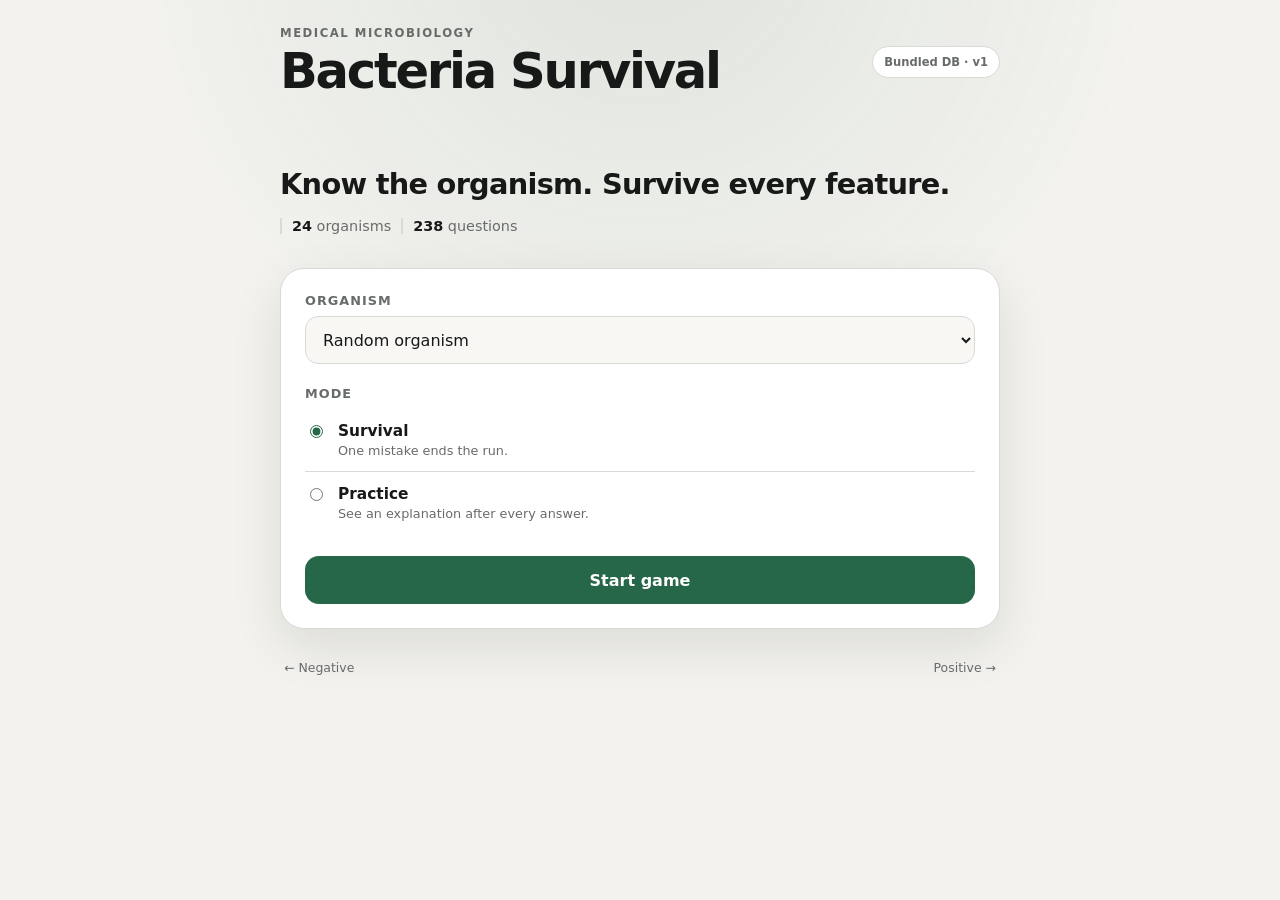
==== index.html @ f5fe5c51 "Add files via upload" ====
<!doctype html>
<html lang="en">
<head>
  <meta charset="utf-8">
  <meta name="viewport" content="width=device-width, initial-scale=1, viewport-fit=cover">
  <meta name="theme-color" content="#151718">
  <meta name="description" content="Swipe-based medical microbiology recall game.">
  <title>Bacteria Survival</title>
  <link rel="stylesheet" href="styles.css">
</head>
<body>
  <main class="app-shell" id="app">
    <section class="screen home-screen" id="homeScreen" aria-labelledby="homeTitle">
      <header class="brand-row">
        <div>
          <p class="eyebrow">Medical Microbiology</p>
          <h1 id="homeTitle">Bacteria Survival</h1>
        </div>
        <span class="db-pill" id="dataStatus">Loading database…</span>
      </header>

      <div class="hero-copy">
        <p>Know the organism. Survive every feature.</p>
        <div class="database-counts" aria-live="polite">
          <span><strong id="organismCount">—</strong> organisms</span>
          <span><strong id="questionCount">—</strong> questions</span>
        </div>
      </div>

      <section class="setup-panel" aria-label="Game setup">
        <label for="organismSelect">Organism</label>
        <select id="organismSelect">
          <option value="random">Random organism</option>
        </select>

        <fieldset class="mode-picker">
          <legend>Mode</legend>
          <label class="mode-option">
            <input type="radio" name="mode" value="survival" checked>
            <span><strong>Survival</strong><small>One mistake ends the run.</small></span>
          </label>
          <label class="mode-option">
            <input type="radio" name="mode" value="practice">
            <span><strong>Practice</strong><small>See an explanation after every answer.</small></span>
          </label>
        </fieldset>

        <button class="primary-button" id="startButton" type="button" disabled>Start game</button>
      </section>

      <p class="gesture-key"><span>← Negative</span><span>Positive →</span></p>
    </section>

    <section class="screen game-screen is-hidden" id="gameScreen" aria-labelledby="organismName">
      <header class="game-header">
        <button class="icon-button" id="homeButton" type="button" aria-label="Return to home">×</button>
        <div class="progress-wrap" aria-label="Round progress">
          <div class="progress-track"><div class="progress-fill" id="progressFill"></div></div>
          <span id="progressText">1 / 8</span>
        </div>
        <div class="lives" id="lives" aria-label="Lives">♥</div>
      </header>

      <section class="organism-heading">
        <p class="eyebrow">Your organism</p>
        <h2 id="organismName"></h2>
        <div class="organism-tags" id="organismTags"></div>
      </section>

      <div class="card-stage" id="cardStage">
        <article class="question-card" id="questionCard" tabindex="0" aria-live="polite">
          <div class="swipe-stamp stamp-negative" aria-hidden="true">NEGATIVE</div>
          <div class="swipe-stamp stamp-positive" aria-hidden="true">POSITIVE</div>
          <div class="card-meta">
            <span id="categoryBadge">Biochemical</span>
            <span id="hyBadge" class="hy-badge">HIGH YIELD</span>
          </div>
          <p class="question-label">Does this describe your organism?</p>
          <h3 id="questionPrompt"></h3>
          <p class="drag-hint">Swipe the card or use the buttons below.</p>
        </article>
      </div>

      <div class="answer-buttons" aria-label="Answer choices">
        <button class="answer-button negative-button" id="negativeButton" type="button">
          <span class="answer-arrow">←</span>
          <span><strong>Negative</strong><small>No / false</small></span>
        </button>
        <button class="answer-button positive-button" id="positiveButton" type="button">
          <span><strong>Positive</strong><small>Yes / true</small></span>
          <span class="answer-arrow">→</span>
        </button>
      </div>

      <p class="keyboard-hint">Keyboard: ← negative · → positive</p>
    </section>

    <section class="screen result-screen is-hidden" id="resultScreen" aria-labelledby="resultTitle">
      <div class="result-mark" id="resultMark">✓</div>
      <p class="eyebrow" id="resultEyebrow">Survived</p>
      <h2 id="resultTitle">Organism cleared</h2>
      <p class="result-organism" id="resultOrganism"></p>
      <p class="result-summary" id="resultSummary"></p>

      <div class="feedback-card is-hidden" id="feedbackCard">
        <div class="feedback-answer" id="feedbackAnswer"></div>
        <p id="feedbackPrompt"></p>
        <p class="feedback-explanation" id="feedbackExplanation"></p>
        <p class="feedback-source" id="feedbackSource"></p>
      </div>

      <div class="result-actions">
        <button class="primary-button" id="againButton" type="button">New organism</button>
        <button class="secondary-button" id="retryButton" type="button">Retry this organism</button>
      </div>
    </section>

    <section class="feedback-overlay is-hidden" id="practiceFeedback" aria-live="assertive">
      <div class="feedback-sheet">
        <p class="feedback-status" id="practiceStatus"></p>
        <h3 id="practiceAnswer"></h3>
        <p id="practiceExplanation"></p>
        <p class="feedback-source" id="practiceSource"></p>
        <button class="primary-button" id="continueButton" type="button">Continue</button>
      </div>
    </section>
  </main>

  <script src="config.js"></script>
  <script src="app.js"></script>
</body>
</html>
---- styles.css ----
:root {
  color-scheme: light dark;
  --bg: #f3f2ee;
  --panel: #ffffff;
  --panel-2: #f8f7f3;
  --text: #171918;
  --muted: #686c69;
  --border: #d9dad5;
  --accent: #276749;
  --accent-strong: #174d36;
  --accent-soft: #dcefe4;
  --negative: #a83f43;
  --negative-soft: #f7e3e3;
  --positive: #24734f;
  --positive-soft: #deefe6;
  --warning: #9a6b22;
  --shadow: 0 18px 50px rgba(20, 28, 23, .10);
  --radius: 24px;
}

@media (prefers-color-scheme: dark) {
  :root {
    --bg: #111412;
    --panel: #1a1e1b;
    --panel-2: #202521;
    --text: #f4f5f1;
    --muted: #a8afa9;
    --border: #333a35;
    --accent: #7fc49d;
    --accent-strong: #9ed8b7;
    --accent-soft: #243d2e;
    --negative: #ef9093;
    --negative-soft: #412629;
    --positive: #83d2a7;
    --positive-soft: #213b2d;
    --warning: #e7bd72;
    --shadow: 0 18px 55px rgba(0,0,0,.28);
  }
}

* { box-sizing: border-box; }
html { min-height: 100%; background: var(--bg); }
body {
  margin: 0;
  min-width: 320px;
  min-height: 100%;
  font-family: Inter, ui-sans-serif, system-ui, -apple-system, BlinkMacSystemFont, "Segoe UI", sans-serif;
  background:
    radial-gradient(circle at 50% -10%, color-mix(in srgb, var(--accent) 10%, transparent), transparent 32rem),
    var(--bg);
  color: var(--text);
}
button, select, input { font: inherit; }
button, select { -webkit-tap-highlight-color: transparent; }
button:focus-visible, select:focus-visible, .question-card:focus-visible {
  outline: 3px solid color-mix(in srgb, var(--accent) 55%, transparent);
  outline-offset: 3px;
}

.app-shell {
  width: min(100%, 760px);
  margin: 0 auto;
  padding: 28px 20px 48px;
}
.screen { min-height: 620px; }
.is-hidden { display: none !important; }
.eyebrow {
  margin: 0 0 7px;
  font-size: .73rem;
  line-height: 1;
  font-weight: 800;
  letter-spacing: .13em;
  text-transform: uppercase;
  color: var(--muted);
}

.brand-row, .game-header {
  display: flex;
  align-items: center;
  justify-content: space-between;
  gap: 16px;
}
h1, h2, h3, p { overflow-wrap: anywhere; }
h1 { margin: 0; font-size: clamp(2rem, 7vw, 3.1rem); letter-spacing: -.045em; line-height: .98; }
.db-pill {
  flex: 0 0 auto;
  border: 1px solid var(--border);
  background: var(--panel);
  color: var(--muted);
  border-radius: 999px;
  padding: 8px 11px;
  font-size: .72rem;
  font-weight: 700;
}
.db-pill.live { color: var(--positive); border-color: color-mix(in srgb, var(--positive) 35%, var(--border)); }

.hero-copy { padding: 72px 0 34px; }
.hero-copy > p { margin: 0 0 17px; font-size: clamp(1.25rem, 4.5vw, 1.8rem); font-weight: 650; letter-spacing: -.025em; }
.database-counts { display: flex; flex-wrap: wrap; gap: 10px; color: var(--muted); font-size: .9rem; }
.database-counts span { border-left: 2px solid var(--border); padding-left: 10px; }
.database-counts strong { color: var(--text); }

.setup-panel {
  padding: 24px;
  border: 1px solid var(--border);
  border-radius: var(--radius);
  background: var(--panel);
  box-shadow: var(--shadow);
}
.setup-panel > label, .mode-picker legend { display: block; margin: 0 0 8px; font-size: .8rem; font-weight: 800; color: var(--muted); text-transform: uppercase; letter-spacing: .08em; }
select {
  width: 100%; min-height: 48px; border: 1px solid var(--border); border-radius: 13px;
  background: var(--panel-2); color: var(--text); padding: 0 13px; font-size: 1rem;
}
.mode-picker { border: 0; padding: 0; margin: 22px 0; }
.mode-picker legend { padding: 0; }
.mode-option {
  display: flex; align-items: flex-start; gap: 12px; padding: 13px 0; cursor: pointer;
  border-bottom: 1px solid var(--border);
}
.mode-option:last-child { border-bottom: 0; }
.mode-option input { margin-top: 3px; accent-color: var(--accent); }
.mode-option span { display: grid; gap: 3px; }
.mode-option strong { font-size: .96rem; }
.mode-option small { color: var(--muted); font-size: .8rem; }

.primary-button, .secondary-button, .answer-button, .icon-button {
  border: 0; cursor: pointer; min-height: 48px; border-radius: 14px; transition: transform .14s ease, opacity .14s ease, background .14s ease;
}
.primary-button { width: 100%; background: var(--accent); color: #fff; font-weight: 800; padding: 13px 18px; }
@media (prefers-color-scheme: dark) { .primary-button { color: #112117; } }
.secondary-button { width: 100%; padding: 13px 18px; background: var(--panel); color: var(--text); border: 1px solid var(--border); font-weight: 750; }
button:disabled { cursor: not-allowed; opacity: .5; }
@media (hover:hover) and (pointer:fine) { button:not(:disabled):hover { transform: translateY(-1px); } }
button:not(:disabled):active { transform: translateY(1px) scale(.99); }
.gesture-key { display: flex; justify-content: space-between; color: var(--muted); font-size: .78rem; padding: 18px 4px 0; }

.game-header { margin-bottom: 30px; }
.icon-button { width: 44px; height: 44px; font-size: 1.65rem; line-height: 1; background: var(--panel); color: var(--muted); border: 1px solid var(--border); }
.progress-wrap { flex: 1; display: flex; align-items: center; gap: 10px; min-width: 0; }
.progress-track { height: 7px; flex: 1; border-radius: 999px; background: var(--border); overflow: hidden; }
.progress-fill { width: 0; height: 100%; border-radius: inherit; background: var(--accent); transition: width .25s ease; }
.progress-wrap span { font-size: .75rem; color: var(--muted); font-variant-numeric: tabular-nums; }
.lives { width: 44px; text-align: center; color: var(--negative); font-size: 1.15rem; }

.organism-heading { text-align: center; padding: 6px 0 24px; }
.organism-heading h2 { margin: 0 auto 13px; max-width: 640px; font-size: clamp(1.55rem, 5vw, 2.35rem); line-height: 1.05; letter-spacing: -.035em; }
.organism-tags { display: flex; flex-wrap: wrap; justify-content: center; gap: 7px; }
.organism-tags span { padding: 5px 9px; border: 1px solid var(--border); background: var(--panel-2); border-radius: 999px; color: var(--muted); font-size: .7rem; }

.card-stage { position: relative; min-height: 350px; display: grid; place-items: center; padding: 8px 0 18px; }
.question-card {
  position: relative; width: min(100%, 500px); min-height: 330px; padding: 27px;
  display: flex; flex-direction: column; justify-content: space-between;
  background: var(--panel); border: 1px solid var(--border); border-radius: 28px; box-shadow: var(--shadow);
  touch-action: pan-y; user-select: none; cursor: grab; transform-origin: 50% 100%; will-change: transform;
}
.question-card.dragging { cursor: grabbing; transition: none; }
.question-card.animating { transition: transform .22s ease, opacity .22s ease; }
.card-meta { display: flex; gap: 7px; align-items: center; justify-content: space-between; }
.card-meta span { padding: 6px 9px; border-radius: 999px; background: var(--panel-2); border: 1px solid var(--border); color: var(--muted); font-size: .68rem; font-weight: 800; letter-spacing: .04em; text-transform: uppercase; }
.card-meta .hy-badge { background: var(--accent-soft); color: var(--accent-strong); border-color: transparent; }
.question-label { margin: auto 0 8px; color: var(--muted); text-align: center; font-size: .85rem; }
.question-card h3 { margin: 0 auto auto; max-width: 390px; align-self: center; text-align: center; font-size: clamp(1.55rem, 6vw, 2.45rem); line-height: 1.12; letter-spacing: -.035em; }
.drag-hint { text-align: center; color: var(--muted); font-size: .74rem; margin: 22px 0 0; }
.swipe-stamp { position: absolute; top: 66px; padding: 8px 12px; border: 3px solid currentColor; border-radius: 10px; font-weight: 900; letter-spacing: .08em; opacity: 0; pointer-events: none; }
.stamp-negative { left: 22px; color: var(--negative); transform: rotate(-8deg); }
.stamp-positive { right: 22px; color: var(--positive); transform: rotate(8deg); }

.answer-buttons { width: min(100%, 500px); margin: 0 auto; display: grid; grid-template-columns: 1fr 1fr; gap: 12px; }
.answer-button { min-height: 68px; padding: 10px 14px; display: flex; align-items: center; justify-content: space-between; gap: 8px; border: 1px solid var(--border); background: var(--panel); color: var(--text); }
.answer-button span:not(.answer-arrow) { display: grid; gap: 2px; text-align: left; }
.answer-button small { color: var(--muted); font-size: .7rem; font-weight: 500; }
.answer-arrow { font-size: 1.4rem; font-weight: 800; }
.negative-button .answer-arrow { color: var(--negative); }
.positive-button .answer-arrow { color: var(--positive); }
.keyboard-hint { margin: 13px 0 0; color: var(--muted); text-align: center; font-size: .7rem; }

.result-screen { display: flex; flex-direction: column; justify-content: center; align-items: center; text-align: center; padding: 50px 0; }
.result-mark { width: 78px; height: 78px; display: grid; place-items: center; margin-bottom: 22px; border-radius: 50%; background: var(--positive-soft); color: var(--positive); font-size: 2.3rem; font-weight: 900; }
.result-mark.dead { background: var(--negative-soft); color: var(--negative); }
.result-screen h2 { margin: 0; font-size: clamp(2rem, 8vw, 3.25rem); letter-spacing: -.05em; line-height: 1; }
.result-organism { margin: 13px 0 7px; font-size: 1.15rem; font-weight: 750; }
.result-summary { margin: 0 0 24px; color: var(--muted); }
.feedback-card { width: min(100%, 570px); text-align: left; border: 1px solid var(--border); border-radius: 18px; background: var(--panel); padding: 18px; margin: 4px 0 24px; }
.feedback-answer { display: inline-block; margin-bottom: 8px; padding: 5px 8px; border-radius: 999px; background: var(--negative-soft); color: var(--negative); font-size: .7rem; font-weight: 900; letter-spacing: .05em; }
.feedback-card > p { margin: 5px 0; }
.feedback-explanation { color: var(--muted); line-height: 1.45; }
.feedback-source { color: var(--muted); font-size: .7rem; }
.result-actions { width: min(100%, 420px); display: grid; gap: 10px; }

.feedback-overlay { position: absolute; inset: 0; display: flex; align-items: flex-end; justify-content: center; background: rgba(0,0,0,.35); padding: 20px; z-index: 20; }
.app-shell { position: relative; }
.feedback-sheet { width: min(100%, 560px); padding: 24px; border-radius: 24px; background: var(--panel); border: 1px solid var(--border); box-shadow: var(--shadow); }
.feedback-sheet h3 { margin: 5px 0 10px; font-size: 1.35rem; }
.feedback-sheet > p:not(.feedback-status):not(.feedback-source) { color: var(--muted); line-height: 1.5; }
.feedback-status { margin: 0; font-weight: 900; font-size: .8rem; letter-spacing: .06em; text-transform: uppercase; }
.feedback-status.correct { color: var(--positive); }
.feedback-status.wrong { color: var(--negative); }
.feedback-sheet .primary-button { margin-top: 16px; }

@media (max-width: 520px) {
  .app-shell { padding: 20px 14px 36px; }
  .screen { min-height: 560px; }
  .hero-copy { padding-top: 54px; }
  .setup-panel { padding: 19px; border-radius: 20px; }
  .question-card { min-height: 300px; padding: 22px; border-radius: 23px; }
  .card-stage { min-height: 320px; }
  .answer-button { padding: 9px 11px; }
  .keyboard-hint { display: none; }
}

@media (prefers-reduced-motion: reduce) {
  *, *::before, *::after { scroll-behavior: auto !important; transition-duration: .01ms !important; animation-duration: .01ms !important; }
}
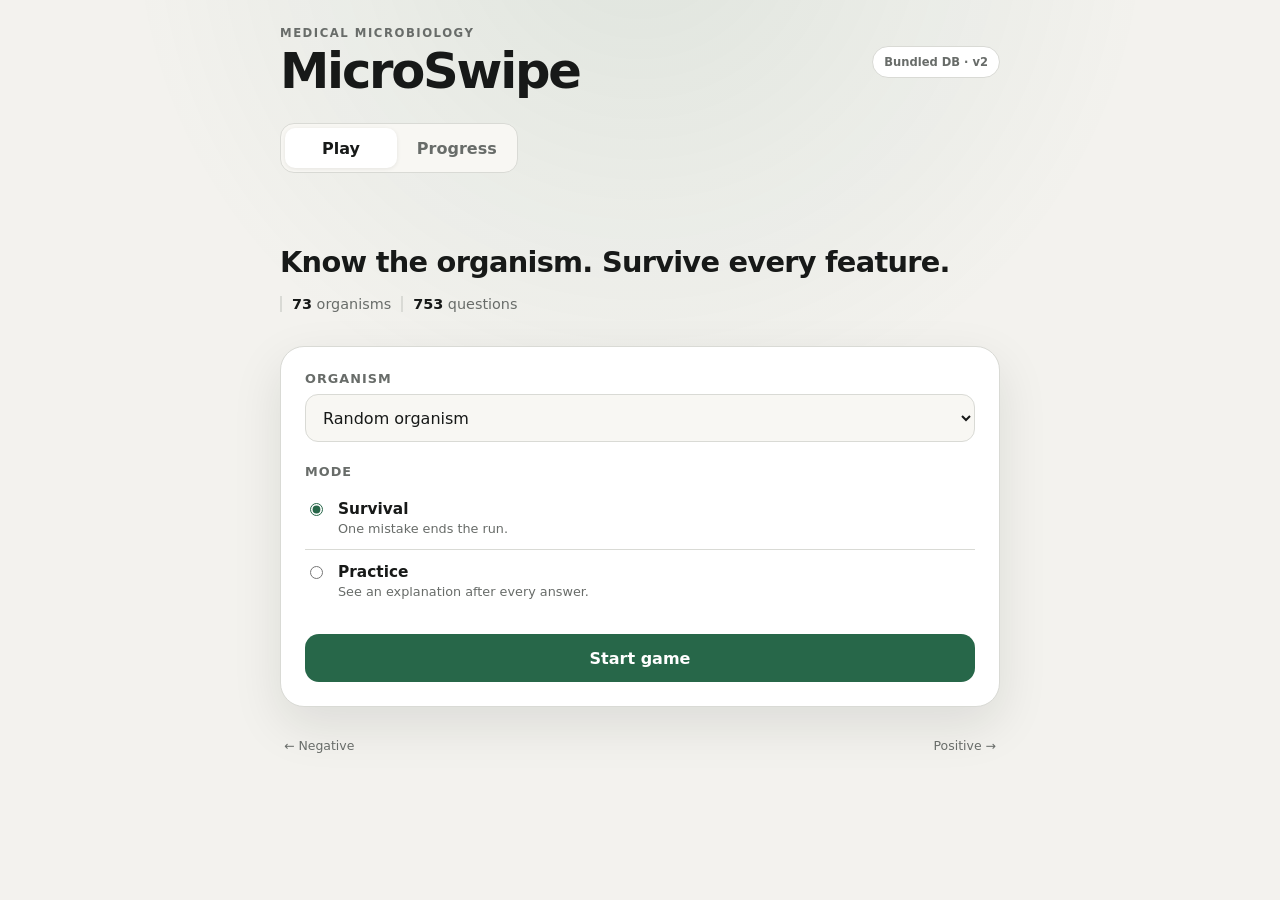
==== commit 336fb9a8: "V3" ====
--- a/index.html
+++ b/index.html
@@ -5,7 +5,7 @@
   <meta name="viewport" content="width=device-width, initial-scale=1, viewport-fit=cover">
   <meta name="theme-color" content="#151718">
   <meta name="description" content="Swipe-based medical microbiology recall game.">
-  <title>Bacteria Survival</title>
+  <title>MicroSwipe</title>
   <link rel="stylesheet" href="styles.css">
 </head>
 <body>
@@ -14,10 +14,15 @@
       <header class="brand-row">
         <div>
           <p class="eyebrow">Medical Microbiology</p>
-          <h1 id="homeTitle">Bacteria Survival</h1>
+          <h1 id="homeTitle">MicroSwipe</h1>
         </div>
         <span class="db-pill" id="dataStatus">Loading database…</span>
       </header>
+
+      <nav class="home-tabs" aria-label="MicroSwipe sections">
+        <button class="home-tab is-active" id="playTabButton" type="button" aria-current="page">Play</button>
+        <button class="home-tab" id="progressTabButton" type="button">Progress</button>
+      </nav>
 
       <div class="hero-copy">
         <p>Know the organism. Survive every feature.</p>
@@ -49,6 +54,34 @@
       </section>
 
       <p class="gesture-key"><span>← Negative</span><span>Positive →</span></p>
+    </section>
+
+    <section class="screen progress-screen is-hidden" id="progressScreen" aria-labelledby="progressTitle">
+      <header class="brand-row">
+        <div>
+          <p class="eyebrow">Your History</p>
+          <h1 id="progressTitle">Progress</h1>
+        </div>
+        <button class="icon-button" id="progressHomeButton" type="button" aria-label="Return to play">×</button>
+      </header>
+
+      <div class="progress-summary" aria-live="polite">
+        <article><span id="totalClears">0</span><small>Cleared</small></article>
+        <article><span id="totalLosses">0</span><small>Lost</small></article>
+        <article><span id="uniqueCleared">0</span><small>Unique cleared</small></article>
+        <article><span id="overallWinRate">—</span><small>Survival rate</small></article>
+      </div>
+
+      <div class="progress-toolbar">
+        <label for="progressSearch">Find organism</label>
+        <input id="progressSearch" type="search" placeholder="Search bacteria…" autocomplete="off">
+      </div>
+
+      <div class="progress-list" id="progressList"></div>
+      <p class="progress-empty is-hidden" id="progressEmpty">No saved progress yet. Complete or lose a Survival run to start tracking.</p>
+
+      <button class="danger-button" id="resetProgressButton" type="button">Reset all progress</button>
+      <p class="storage-note">Progress is saved only in this browser on this device.</p>
     </section>
 
     <section class="screen game-screen is-hidden" id="gameScreen" aria-labelledby="organismName">
--- a/styles.css
+++ b/styles.css
@@ -214,3 +214,81 @@
 @media (prefers-reduced-motion: reduce) {
   *, *::before, *::after { scroll-behavior: auto !important; transition-duration: .01ms !important; animation-duration: .01ms !important; }
 }
+
+
+/* Progress tracking */
+.home-tabs {
+  display: inline-grid;
+  grid-template-columns: 1fr 1fr;
+  gap: 4px;
+  margin-top: 28px;
+  padding: 4px;
+  border: 1px solid var(--border);
+  border-radius: 14px;
+  background: var(--panel-2);
+}
+.home-tab {
+  min-height: 40px;
+  border: 0;
+  border-radius: 10px;
+  padding: 8px 16px;
+  background: transparent;
+  color: var(--muted);
+  font-weight: 800;
+  cursor: pointer;
+}
+.home-tab.is-active { background: var(--panel); color: var(--text); box-shadow: 0 1px 4px rgba(0,0,0,.08); }
+.progress-screen { padding-bottom: 32px; }
+.progress-summary {
+  display: grid;
+  grid-template-columns: repeat(4, 1fr);
+  gap: 10px;
+  margin: 42px 0 28px;
+}
+.progress-summary article {
+  min-width: 0;
+  padding: 16px 10px;
+  text-align: center;
+  border: 1px solid var(--border);
+  border-radius: 16px;
+  background: var(--panel);
+}
+.progress-summary span { display: block; font-size: 1.45rem; font-weight: 900; font-variant-numeric: tabular-nums; }
+.progress-summary small { display: block; margin-top: 4px; color: var(--muted); font-size: .68rem; }
+.progress-toolbar { margin-bottom: 14px; }
+.progress-toolbar label { display: block; margin-bottom: 8px; color: var(--muted); font-size: .75rem; font-weight: 800; text-transform: uppercase; letter-spacing: .08em; }
+.progress-toolbar input {
+  width: 100%; min-height: 46px; border: 1px solid var(--border); border-radius: 13px;
+  background: var(--panel); color: var(--text); padding: 0 13px; font-size: 1rem;
+}
+.progress-list { display: grid; gap: 9px; }
+.progress-row {
+  display: grid;
+  grid-template-columns: minmax(0, 1fr) auto;
+  gap: 14px;
+  align-items: center;
+  padding: 15px 16px;
+  border: 1px solid var(--border);
+  border-radius: 16px;
+  background: var(--panel);
+}
+.progress-name { min-width: 0; }
+.progress-name strong { display: block; line-height: 1.2; }
+.progress-name small { display: block; margin-top: 4px; color: var(--muted); font-size: .72rem; }
+.progress-stats { display: flex; gap: 13px; align-items: center; text-align: center; }
+.progress-stat { min-width: 42px; }
+.progress-stat b { display: block; font-size: .98rem; font-variant-numeric: tabular-nums; }
+.progress-stat small { color: var(--muted); font-size: .62rem; text-transform: uppercase; letter-spacing: .05em; }
+.progress-stat.clear b { color: var(--positive); }
+.progress-stat.loss b { color: var(--negative); }
+.progress-empty { padding: 28px 10px; text-align: center; color: var(--muted); }
+.danger-button {
+  width: 100%; min-height: 46px; margin-top: 24px; border: 1px solid color-mix(in srgb, var(--negative) 40%, var(--border));
+  border-radius: 13px; background: transparent; color: var(--negative); font-weight: 800; cursor: pointer;
+}
+.storage-note { margin: 10px 0 0; color: var(--muted); text-align: center; font-size: .7rem; }
+@media (max-width: 600px) {
+  .progress-summary { grid-template-columns: 1fr 1fr; margin-top: 30px; }
+  .progress-row { grid-template-columns: 1fr; }
+  .progress-stats { justify-content: space-between; }
+}
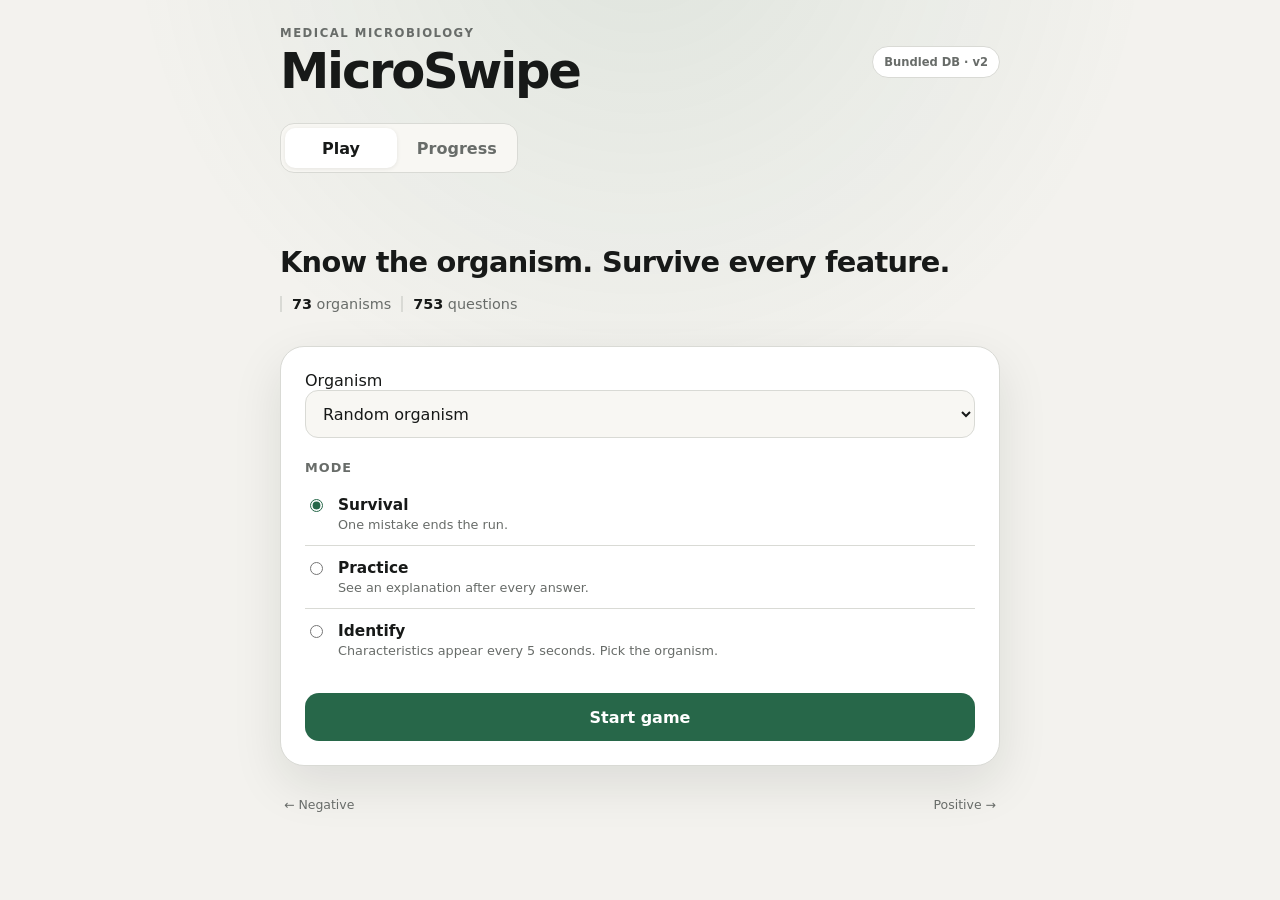
==== commit 39c5f150: "Add files via upload" ====
--- a/index.html
+++ b/index.html
@@ -33,10 +33,12 @@
       </div>
 
       <section class="setup-panel" aria-label="Game setup">
-        <label for="organismSelect">Organism</label>
-        <select id="organismSelect">
-          <option value="random">Random organism</option>
-        </select>
+        <div id="organismField">
+          <label for="organismSelect">Organism</label>
+          <select id="organismSelect">
+            <option value="random">Random organism</option>
+          </select>
+        </div>
 
         <fieldset class="mode-picker">
           <legend>Mode</legend>
@@ -47,6 +49,10 @@
           <label class="mode-option">
             <input type="radio" name="mode" value="practice">
             <span><strong>Practice</strong><small>See an explanation after every answer.</small></span>
+          </label>
+          <label class="mode-option">
+            <input type="radio" name="mode" value="identify">
+            <span><strong>Identify</strong><small>Characteristics appear every 5 seconds. Pick the organism.</small></span>
           </label>
         </fieldset>
 
@@ -128,6 +134,39 @@
       <p class="keyboard-hint">Keyboard: ← negative · → positive</p>
     </section>
 
+
+    <section class="screen identify-screen is-hidden" id="identifyScreen" aria-labelledby="identifyTitle">
+      <header class="game-header">
+        <button class="icon-button" id="identifyHomeButton" type="button" aria-label="Return to home">×</button>
+        <div class="progress-wrap" aria-label="Identification round progress">
+          <div class="progress-track"><div class="progress-fill" id="identifyProgressFill"></div></div>
+          <span id="identifyProgressText">1 / 10</span>
+        </div>
+        <div class="identify-score" id="identifyScore">0 ✓</div>
+      </header>
+
+      <section class="identify-heading">
+        <p class="eyebrow">Identify the organism</p>
+        <h2 id="identifyTitle">Which organism is it?</h2>
+        <div class="clue-timer" id="clueTimer" aria-live="polite">Next clue in 5s</div>
+      </section>
+
+      <section class="clue-panel" aria-label="Revealed characteristics">
+        <div class="clue-list" id="clueList" aria-live="polite"></div>
+      </section>
+
+      <div class="identify-choices" id="identifyChoices" aria-label="Organism choices"></div>
+
+      <section class="identify-feedback is-hidden" id="identifyFeedback" aria-live="assertive">
+        <p class="feedback-status" id="identifyFeedbackStatus"></p>
+        <h3 id="identifyFeedbackAnswer"></h3>
+        <p id="identifyFeedbackDetail"></p>
+        <button class="primary-button" id="identifyNextButton" type="button">Next organism</button>
+      </section>
+
+      <p class="keyboard-hint">Keyboard: 1–4 selects an answer</p>
+    </section>
+
     <section class="screen result-screen is-hidden" id="resultScreen" aria-labelledby="resultTitle">
       <div class="result-mark" id="resultMark">✓</div>
       <p class="eyebrow" id="resultEyebrow">Survived</p>
--- a/styles.css
+++ b/styles.css
@@ -292,3 +292,4 @@
   .progress-row { grid-template-columns: 1fr; }
   .progress-stats { justify-content: space-between; }
 }
+\n\n/* Identify-the-organism mode */\n#organismField.is-hidden { display: none; }\n.identify-screen { padding-bottom: 38px; }\n.identify-score { min-width: 54px; text-align: right; color: var(--positive); font-weight: 900; font-variant-numeric: tabular-nums; }\n.identify-heading { text-align: center; padding: 8px 0 22px; }\n.identify-heading h2 { margin: 0 0 12px; font-size: clamp(1.8rem, 7vw, 2.65rem); letter-spacing: -.045em; }\n.clue-timer { display: inline-flex; align-items: center; justify-content: center; min-height: 31px; padding: 6px 11px; border: 1px solid var(--border); border-radius: 999px; background: var(--panel-2); color: var(--muted); font-size: .72rem; font-weight: 800; font-variant-numeric: tabular-nums; }\n.clue-panel { width: min(100%, 600px); margin: 0 auto 18px; padding: 18px; border: 1px solid var(--border); border-radius: 22px; background: var(--panel); box-shadow: var(--shadow); }\n.clue-list { display: grid; gap: 9px; min-height: 74px; }\n.clue-item { display: grid; grid-template-columns: 30px minmax(0,1fr); gap: 10px; align-items: center; padding: 11px 12px; border-radius: 14px; background: var(--panel-2); border: 1px solid var(--border); animation: clue-in .25s ease both; }\n.clue-number { width: 28px; height: 28px; display: grid; place-items: center; border-radius: 50%; background: var(--accent-soft); color: var(--accent-strong); font-size: .72rem; font-weight: 900; }\n.clue-item strong { min-width: 0; font-size: .95rem; line-height: 1.25; }\n@keyframes clue-in { from { opacity: 0; transform: translateY(5px); } to { opacity: 1; transform: none; } }\n.identify-choices { width: min(100%, 600px); margin: 0 auto; display: grid; grid-template-columns: 1fr 1fr; gap: 10px; }\n.identify-choice { min-height: 72px; padding: 13px 14px; text-align: left; border: 1px solid var(--border); border-radius: 16px; background: var(--panel); color: var(--text); font-weight: 800; line-height: 1.2; }\n.identify-choice small { display: block; margin-top: 5px; color: var(--muted); font-size: .67rem; font-weight: 600; }\n.identify-choice.correct { border-color: color-mix(in srgb, var(--positive) 55%, var(--border)); background: var(--positive-soft); color: var(--positive); }\n.identify-choice.wrong { border-color: color-mix(in srgb, var(--negative) 55%, var(--border)); background: var(--negative-soft); color: var(--negative); }\n.identify-choice:disabled { opacity: 1; }\n.identify-feedback { width: min(100%, 600px); margin: 16px auto 0; padding: 18px; border: 1px solid var(--border); border-radius: 18px; background: var(--panel); }\n.identify-feedback h3 { margin: 5px 0 7px; font-size: 1.25rem; }\n.identify-feedback > p:not(.feedback-status) { margin: 0 0 13px; color: var(--muted); line-height: 1.45; }\n.identify-feedback .primary-button { width: 100%; }\n@media (max-width: 520px) {\n  .identify-choices { grid-template-columns: 1fr; }\n  .identify-choice { min-height: 60px; }\n  .clue-panel { padding: 14px; border-radius: 18px; }\n}\n
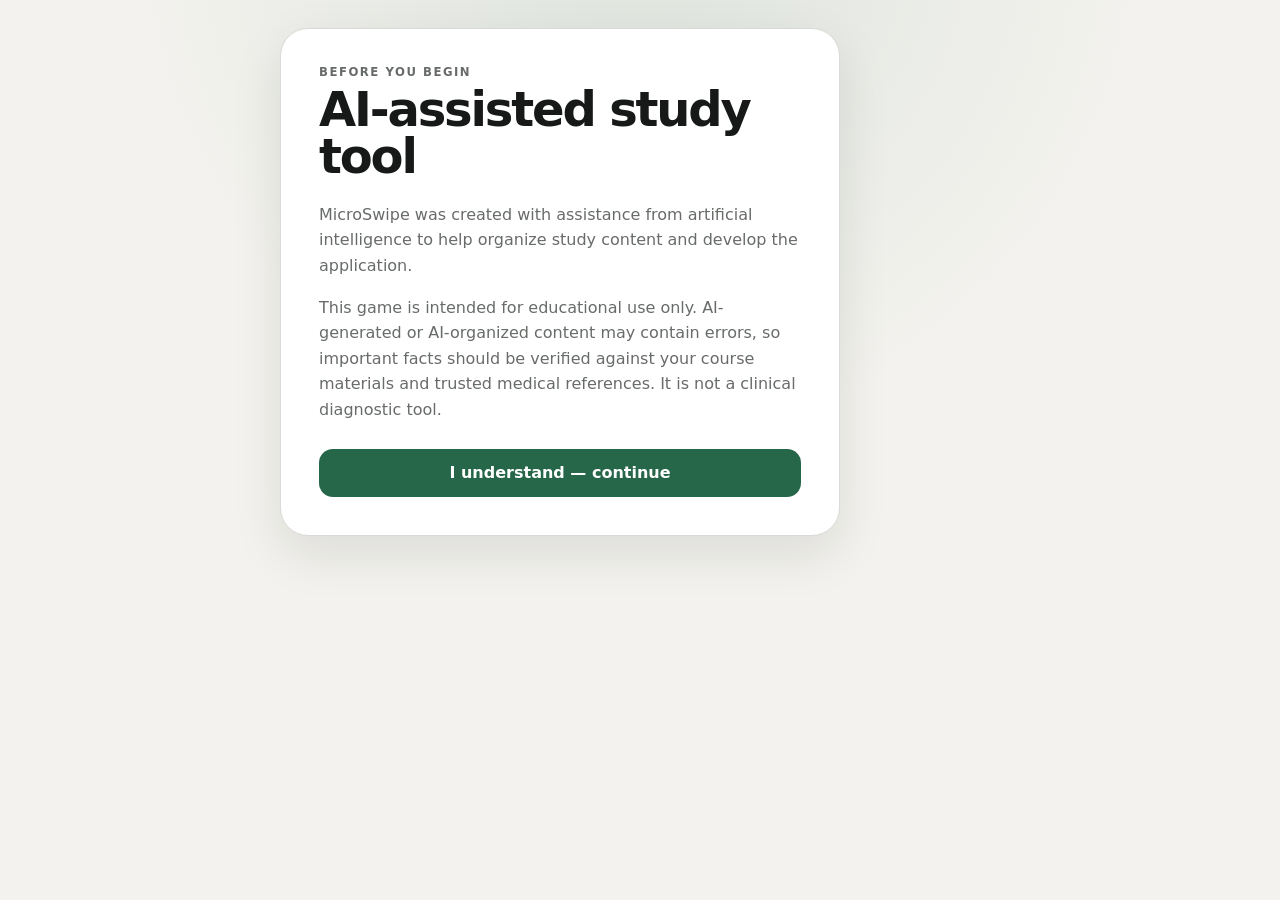
==== commit 4c9c1f14: "Add files via upload" ====
--- a/index.html
+++ b/index.html
@@ -10,7 +10,17 @@
 </head>
 <body>
   <main class="app-shell" id="app">
-    <section class="screen home-screen" id="homeScreen" aria-labelledby="homeTitle">
+    <section class="screen disclaimer-screen" id="disclaimerScreen" aria-labelledby="disclaimerTitle">
+      <div class="disclaimer-card">
+        <p class="eyebrow">Before you begin</p>
+        <h1 id="disclaimerTitle">AI-assisted study tool</h1>
+        <p>MicroSwipe was created with assistance from artificial intelligence to help organize study content and develop the application.</p>
+        <p>This game is intended for educational use only. AI-generated or AI-organized content may contain errors, so important facts should be verified against your course materials and trusted medical references. It is not a clinical diagnostic tool.</p>
+        <button class="primary-button" id="acceptDisclaimerButton" type="button">I understand — continue</button>
+      </div>
+    </section>
+
+    <section class="screen home-screen is-hidden" id="homeScreen" aria-labelledby="homeTitle">
       <header class="brand-row">
         <div>
           <p class="eyebrow">Medical Microbiology</p>
--- a/styles.css
+++ b/styles.css
@@ -292,4 +292,33 @@
   .progress-row { grid-template-columns: 1fr; }
   .progress-stats { justify-content: space-between; }
 }
-\n\n/* Identify-the-organism mode */\n#organismField.is-hidden { display: none; }\n.identify-screen { padding-bottom: 38px; }\n.identify-score { min-width: 54px; text-align: right; color: var(--positive); font-weight: 900; font-variant-numeric: tabular-nums; }\n.identify-heading { text-align: center; padding: 8px 0 22px; }\n.identify-heading h2 { margin: 0 0 12px; font-size: clamp(1.8rem, 7vw, 2.65rem); letter-spacing: -.045em; }\n.clue-timer { display: inline-flex; align-items: center; justify-content: center; min-height: 31px; padding: 6px 11px; border: 1px solid var(--border); border-radius: 999px; background: var(--panel-2); color: var(--muted); font-size: .72rem; font-weight: 800; font-variant-numeric: tabular-nums; }\n.clue-panel { width: min(100%, 600px); margin: 0 auto 18px; padding: 18px; border: 1px solid var(--border); border-radius: 22px; background: var(--panel); box-shadow: var(--shadow); }\n.clue-list { display: grid; gap: 9px; min-height: 74px; }\n.clue-item { display: grid; grid-template-columns: 30px minmax(0,1fr); gap: 10px; align-items: center; padding: 11px 12px; border-radius: 14px; background: var(--panel-2); border: 1px solid var(--border); animation: clue-in .25s ease both; }\n.clue-number { width: 28px; height: 28px; display: grid; place-items: center; border-radius: 50%; background: var(--accent-soft); color: var(--accent-strong); font-size: .72rem; font-weight: 900; }\n.clue-item strong { min-width: 0; font-size: .95rem; line-height: 1.25; }\n@keyframes clue-in { from { opacity: 0; transform: translateY(5px); } to { opacity: 1; transform: none; } }\n.identify-choices { width: min(100%, 600px); margin: 0 auto; display: grid; grid-template-columns: 1fr 1fr; gap: 10px; }\n.identify-choice { min-height: 72px; padding: 13px 14px; text-align: left; border: 1px solid var(--border); border-radius: 16px; background: var(--panel); color: var(--text); font-weight: 800; line-height: 1.2; }\n.identify-choice small { display: block; margin-top: 5px; color: var(--muted); font-size: .67rem; font-weight: 600; }\n.identify-choice.correct { border-color: color-mix(in srgb, var(--positive) 55%, var(--border)); background: var(--positive-soft); color: var(--positive); }\n.identify-choice.wrong { border-color: color-mix(in srgb, var(--negative) 55%, var(--border)); background: var(--negative-soft); color: var(--negative); }\n.identify-choice:disabled { opacity: 1; }\n.identify-feedback { width: min(100%, 600px); margin: 16px auto 0; padding: 18px; border: 1px solid var(--border); border-radius: 18px; background: var(--panel); }\n.identify-feedback h3 { margin: 5px 0 7px; font-size: 1.25rem; }\n.identify-feedback > p:not(.feedback-status) { margin: 0 0 13px; color: var(--muted); line-height: 1.45; }\n.identify-feedback .primary-button { width: 100%; }\n@media (max-width: 520px) {\n  .identify-choices { grid-template-columns: 1fr; }\n  .identify-choice { min-height: 60px; }\n  .clue-panel { padding: 14px; border-radius: 18px; }\n}\n+\n\n/* Identify-the-organism mode */\n#organismField.is-hidden { display: none; }\n.identify-screen { padding-bottom: 38px; }\n.identify-score { min-width: 54px; text-align: right; color: var(--positive); font-weight: 900; font-variant-numeric: tabular-nums; }\n.identify-heading { text-align: center; padding: 8px 0 22px; }\n.identify-heading h2 { margin: 0 0 12px; font-size: clamp(1.8rem, 7vw, 2.65rem); letter-spacing: -.045em; }\n.clue-timer { display: inline-flex; align-items: center; justify-content: center; min-height: 31px; padding: 6px 11px; border: 1px solid var(--border); border-radius: 999px; background: var(--panel-2); color: var(--muted); font-size: .72rem; font-weight: 800; font-variant-numeric: tabular-nums; }\n.clue-panel { width: min(100%, 600px); margin: 0 auto 18px; padding: 18px; border: 1px solid var(--border); border-radius: 22px; background: var(--panel); box-shadow: var(--shadow); }\n.clue-list { display: grid; gap: 9px; min-height: 74px; }\n.clue-item { display: grid; grid-template-columns: 30px minmax(0,1fr); gap: 10px; align-items: center; padding: 11px 12px; border-radius: 14px; background: var(--panel-2); border: 1px solid var(--border); animation: clue-in .25s ease both; }\n.clue-number { width: 28px; height: 28px; display: grid; place-items: center; border-radius: 50%; background: var(--accent-soft); color: var(--accent-strong); font-size: .72rem; font-weight: 900; }\n.clue-item strong { min-width: 0; font-size: .95rem; line-height: 1.25; }\n@keyframes clue-in { from { opacity: 0; transform: translateY(5px); } to { opacity: 1; transform: none; } }\n.identify-choices { width: min(100%, 600px); margin: 0 auto; display: grid; grid-template-columns: 1fr 1fr; gap: 10px; }\n.identify-choice { min-height: 72px; padding: 13px 14px; text-align: left; border: 1px solid var(--border); border-radius: 16px; background: var(--panel); color: var(--text); font-weight: 800; line-height: 1.2; }\n.identify-choice small { display: block; margin-top: 5px; color: var(--muted); font-size: .67rem; font-weight: 600; }\n.identify-choice.correct { border-color: color-mix(in srgb, var(--positive) 55%, var(--border)); background: var(--positive-soft); color: var(--positive); }\n.identify-choice.wrong { border-color: color-mix(in srgb, var(--negative) 55%, var(--border)); background: var(--negative-soft); color: var(--negative); }\n.identify-choice:disabled { opacity: 1; }\n.identify-feedback { width: min(100%, 600px); margin: 16px auto 0; padding: 18px; border: 1px solid var(--border); border-radius: 18px; background: var(--panel); }\n.identify-feedback h3 { margin: 5px 0 7px; font-size: 1.25rem; }\n.identify-feedback > p:not(.feedback-status) { margin: 0 0 13px; color: var(--muted); line-height: 1.45; }\n.identify-feedback .primary-button { width: 100%; }\n@media (max-width: 520px) {\n  .identify-choices { grid-template-columns: 1fr; }\n  .identify-choice { min-height: 60px; }\n  .clue-panel { padding: 14px; border-radius: 18px; }\n}\n
+
+/* Startup disclaimer */
+.disclaimer-screen {
+  display: grid;
+  place-items: center;
+  padding: 48px 0;
+}
+.disclaimer-card {
+  width: min(100%, 560px);
+  padding: clamp(24px, 6vw, 38px);
+  border: 1px solid var(--border);
+  border-radius: 28px;
+  background: var(--panel);
+  box-shadow: var(--shadow);
+}
+.disclaimer-card h1 {
+  margin: 0 0 22px;
+  font-size: clamp(2rem, 8vw, 3rem);
+}
+.disclaimer-card > p:not(.eyebrow) {
+  margin: 0 0 16px;
+  color: var(--muted);
+  line-height: 1.6;
+}
+.disclaimer-card .primary-button { margin-top: 10px; }
+@media (max-width: 520px) {
+  .disclaimer-screen { padding: 24px 0; }
+  .disclaimer-card { border-radius: 22px; }
+}
